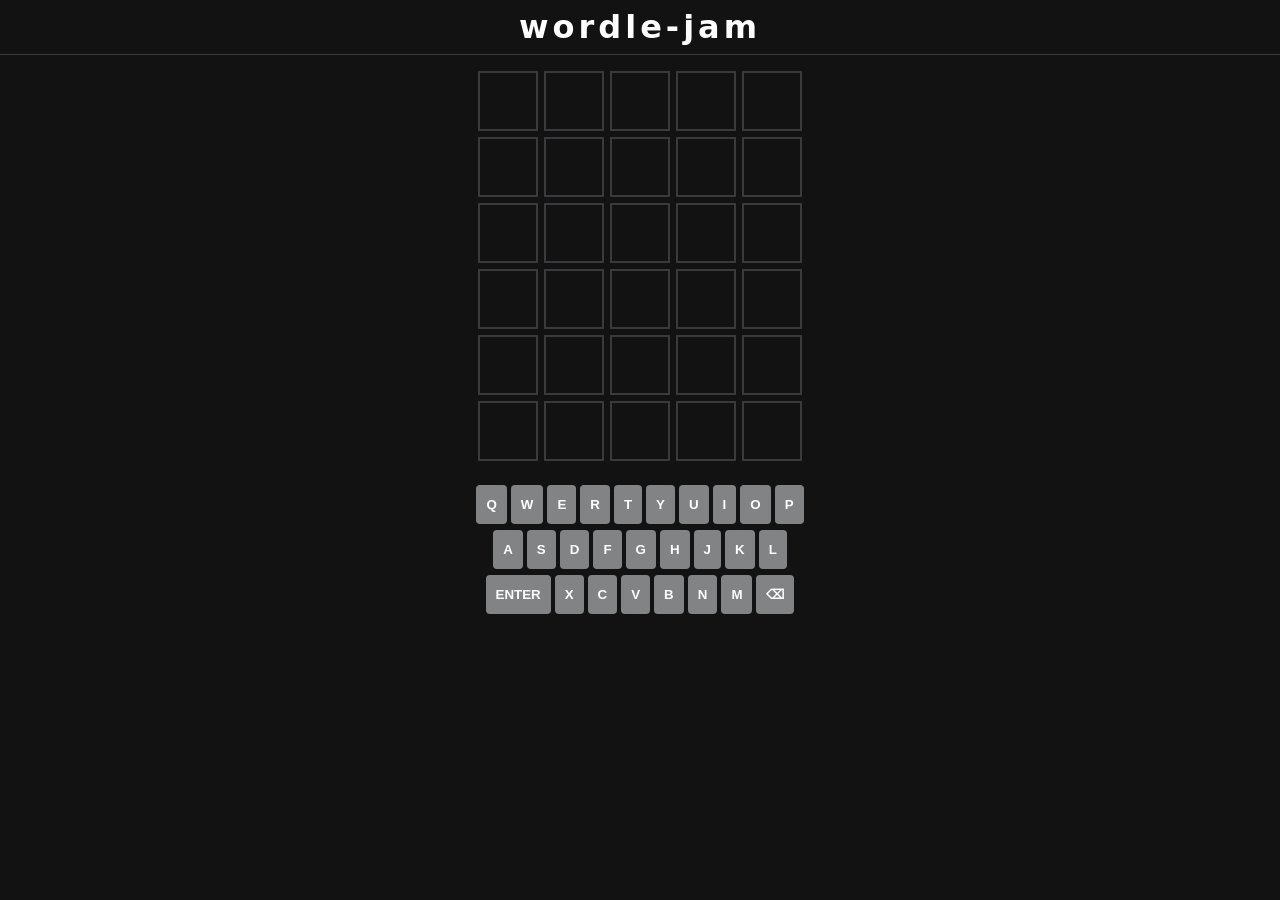
==== index.html @ 2712f9c1 "Initial scaffold: wordle-jam 3-person 2h build" ====
<!DOCTYPE html>
<html lang="en">
<head>
  <meta charset="UTF-8" />
  <meta name="viewport" content="width=device-width, initial-scale=1.0" />
  <title>wordle-jam</title>
  <link rel="stylesheet" href="styles.css" />
</head>
<body>
  <header>
    <h1>wordle-jam</h1>
  </header>

  <main>
    <div id="board"></div>
    <div id="keyboard"></div>
    <div id="message" aria-live="polite"></div>
  </main>

  <script src="src/game.js"></script>
  <script src="src/ui.js"></script>
  <script src="src/input.js"></script>
  <script>
    // Boot
    window.addEventListener('DOMContentLoaded', () => {
      Game.init();
      UI.mount(document.getElementById('board'), document.getElementById('keyboard'));
      Input.bind();
    });
  </script>
</body>
</html>
---- styles.css ----
/* Person B owns this file. */
:root {
  --bg: #121213;
  --fg: #ffffff;
  --tile-border: #3a3a3c;
  --correct: #538d4e;
  --present: #b59f3b;
  --absent: #3a3a3c;
}

* { box-sizing: border-box; }

body {
  margin: 0;
  font-family: system-ui, -apple-system, sans-serif;
  background: var(--bg);
  color: var(--fg);
  min-height: 100vh;
  display: flex;
  flex-direction: column;
  align-items: center;
}

header {
  border-bottom: 1px solid var(--tile-border);
  width: 100%;
  text-align: center;
  padding: 8px 0;
}

h1 { margin: 0; letter-spacing: 4px; }

main {
  display: flex;
  flex-direction: column;
  align-items: center;
  gap: 24px;
  padding: 16px;
}

#board {
  display: grid;
  grid-template-rows: repeat(6, 1fr);
  gap: 6px;
}

/* TODO (B): tile styling, keyboard styling, flip animation */
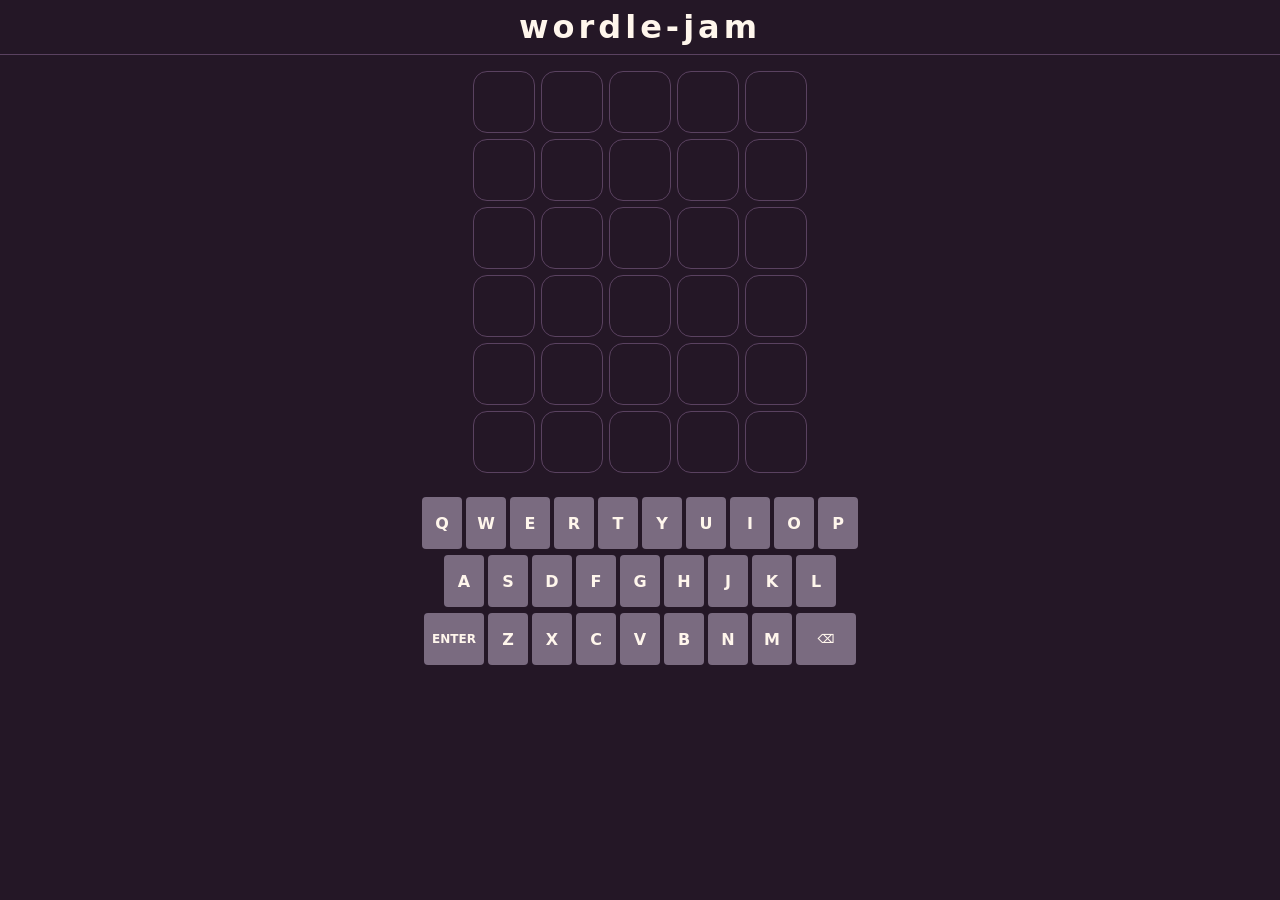
==== commit bac20034: "A-02: load words from assets/words.txt with fallback" ====
--- a/index.html
+++ b/index.html
@@ -22,8 +22,8 @@
   <script src="src/input.js"></script>
   <script>
     // Boot
-    window.addEventListener('DOMContentLoaded', () => {
-      Game.init();
+    window.addEventListener('DOMContentLoaded', async () => {
+      await Game.init();
       UI.mount(document.getElementById('board'), document.getElementById('keyboard'));
       Input.bind();
     });
--- a/styles.css
+++ b/styles.css
@@ -1,18 +1,23 @@
 /* Person B owns this file. */
 :root {
-  --bg: #121213;
-  --fg: #ffffff;
-  --tile-border: #3a3a3c;
-  --correct: #538d4e;
-  --present: #b59f3b;
-  --absent: #3a3a3c;
+  --bg: #241726;
+  --fg: #fff6ec;
+  --tile-border: #5a4260;
+  --tile-border-filled: #c9a9c4;
+  --correct: #b8325a;
+  --present: #e8a23a;
+  --present-fg: #241726;
+  --absent: #4a3d4e;
+  --key-bg: #7a6b80;
+  --key-absent: #3b2f40;
+  --font: ui-rounded, 'SF Pro Rounded', 'Arial Rounded MT Bold', system-ui, sans-serif;
 }
 
 * { box-sizing: border-box; }
 
 body {
   margin: 0;
-  font-family: system-ui, -apple-system, sans-serif;
+  font-family: var(--font);
   background: var(--bg);
   color: var(--fg);
   min-height: 100vh;
@@ -44,4 +49,72 @@
   gap: 6px;
 }
 
-/* TODO (B): tile styling, keyboard styling, flip animation */
+.row {
+  display: grid;
+  grid-auto-flow: column;
+  grid-auto-columns: 62px;
+  gap: 6px;
+}
+
+.tile {
+  width: 62px;
+  height: 62px;
+  display: flex;
+  align-items: center;
+  justify-content: center;
+  background: var(--bg);
+  border: 1px solid var(--tile-border);
+  border-radius: 14px;
+  font-size: 32px;
+  font-weight: 800;
+  text-transform: uppercase;
+}
+
+.tile.filled {
+  border: 3px solid var(--tile-border-filled);
+}
+
+.tile.correct { background: var(--correct); border-color: var(--correct); }
+.tile.present { background: var(--present); border-color: var(--present); color: var(--present-fg); }
+.tile.absent  { background: var(--absent);  border-color: var(--absent); }
+
+#keyboard {
+  display: flex;
+  flex-direction: column;
+  gap: 6px;
+}
+
+.key-row {
+  display: flex;
+  justify-content: center;
+  gap: 4px;
+}
+
+.key {
+  /* shrinks below 40px so ten keys still fit on a phone */
+  --key-width: min(40px, calc((100vw - 68px) / 10));
+  width: var(--key-width);
+  height: 52px;
+  padding: 0;
+  background: var(--key-bg);
+  color: var(--fg);
+  border: none;
+  border-radius: 4px;
+  font-family: var(--font);
+  font-size: 16px;
+  font-weight: bold;
+  cursor: pointer;
+}
+
+.key.wide {
+  width: calc(var(--key-width) * 1.5);
+  font-size: min(12px, 3vw);
+}
+
+.key.correct { background: var(--correct); }
+.key.present { background: var(--present); color: var(--present-fg); }
+.key.absent  { background: var(--key-absent); }
+
+.key:hover { filter: brightness(0.85); }
+
+/* TODO (B): flip animation (B-03) */
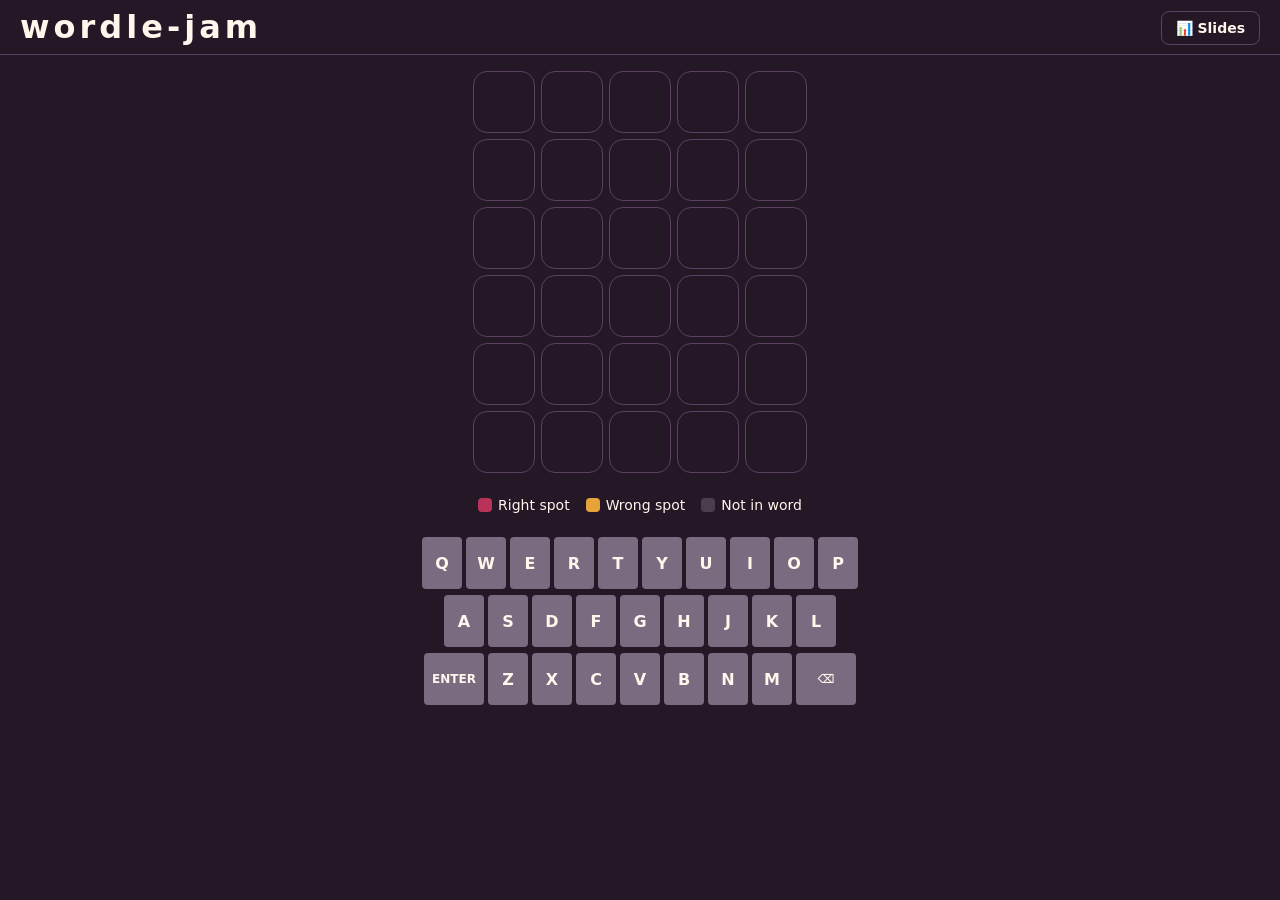
==== commit 597dd599: "slides: cut to 5 slides, polish visuals, add nav link from game" ====
--- a/index.html
+++ b/index.html
@@ -5,10 +5,28 @@
   <meta name="viewport" content="width=device-width, initial-scale=1.0" />
   <title>wordle-jam</title>
   <link rel="stylesheet" href="styles.css" />
+  <style>
+    header { display: flex; align-items: center; justify-content: space-between; gap: 16px; padding: 8px 20px; }
+    .top-nav a {
+      color: #fff6ec;
+      text-decoration: none;
+      padding: 8px 14px;
+      border: 1px solid #5a4260;
+      border-radius: 8px;
+      font-family: var(--font, system-ui);
+      font-size: 14px;
+      font-weight: 700;
+      transition: background 0.15s;
+    }
+    .top-nav a:hover { background: rgba(255,255,255,0.08); }
+  </style>
 </head>
 <body>
   <header>
     <h1>wordle-jam</h1>
+    <nav class="top-nav">
+      <a href="slides.html">📊 Slides</a>
+    </nav>
   </header>
 
   <main>
--- a/styles.css
+++ b/styles.css
@@ -9,7 +9,6 @@
   --present-fg: #241726;
   --absent: #4a3d4e;
   --key-bg: #7a6b80;
-  --key-absent: #3b2f40;
   --font: ui-rounded, 'SF Pro Rounded', 'Arial Rounded MT Bold', system-ui, sans-serif;
 }
 
@@ -113,8 +112,108 @@
 
 .key.correct { background: var(--correct); }
 .key.present { background: var(--present); color: var(--present-fg); }
-.key.absent  { background: var(--key-absent); }
+.key.absent  { visibility: hidden; pointer-events: none; }
 
 .key:hover { filter: brightness(0.85); }
 
-/* TODO (B): flip animation (B-03) */
+.tile.flip { animation: flip 300ms ease-in-out both; }
+
+@keyframes flip {
+  50% { transform: rotateX(90deg); }
+}
+
+@media (prefers-reduced-motion: reduce) {
+  .tile.flip { animation: none; }
+}
+
+.backdrop {
+  position: fixed;
+  inset: 0;
+  display: flex;
+  align-items: center;
+  justify-content: center;
+  padding: 16px;
+  background: rgba(10, 5, 12, 0.7);
+}
+
+.modal {
+  width: 100%;
+  max-width: 320px;
+  padding: 24px;
+  text-align: center;
+  background: var(--bg);
+  border: 2px solid var(--tile-border);
+  border-radius: 14px;
+}
+
+.modal h2 { margin: 0 0 8px; }
+.modal p { margin: 0 0 20px; }
+
+.play-again {
+  padding: 12px 24px;
+  background: var(--correct);
+  color: var(--fg);
+  border: none;
+  border-radius: 8px;
+  font-family: var(--font);
+  font-size: 16px;
+  font-weight: bold;
+  cursor: pointer;
+}
+
+.play-again:hover { filter: brightness(0.85); }
+
+.legend {
+  display: flex;
+  gap: 16px;
+  margin: 0;
+  padding: 0;
+  list-style: none;
+  font-size: 14px;
+}
+
+.legend li {
+  display: flex;
+  align-items: center;
+  gap: 6px;
+}
+
+.swatch {
+  width: 14px;
+  height: 14px;
+  border-radius: 4px;
+}
+
+.swatch.correct { background: var(--correct); }
+.swatch.present { background: var(--present); }
+.swatch.absent  { background: var(--absent); }
+
+@media (max-width: 500px) {
+  body { min-height: 100dvh; }
+
+  main {
+    flex: 1;
+    width: 100%;
+    gap: 12px;
+  }
+
+  #board {
+    /* fit both directions: 386px is everything on screen that isn't tile height */
+    --tile: clamp(34px, min((100vw - 56px) / 5, (100dvh - 386px) / 6), 62px);
+    margin-top: auto;
+  }
+
+  .legend { margin-bottom: auto; gap: 10px; font-size: 12px; }
+  .legend li { gap: 4px; }
+
+  .row { grid-auto-columns: var(--tile); }
+
+  .tile {
+    width: var(--tile);
+    height: var(--tile);
+    font-size: calc(var(--tile) * 0.52);
+  }
+
+  #message { min-height: 1.4em; order: 1; }
+  #keyboard { order: 2; }
+}
